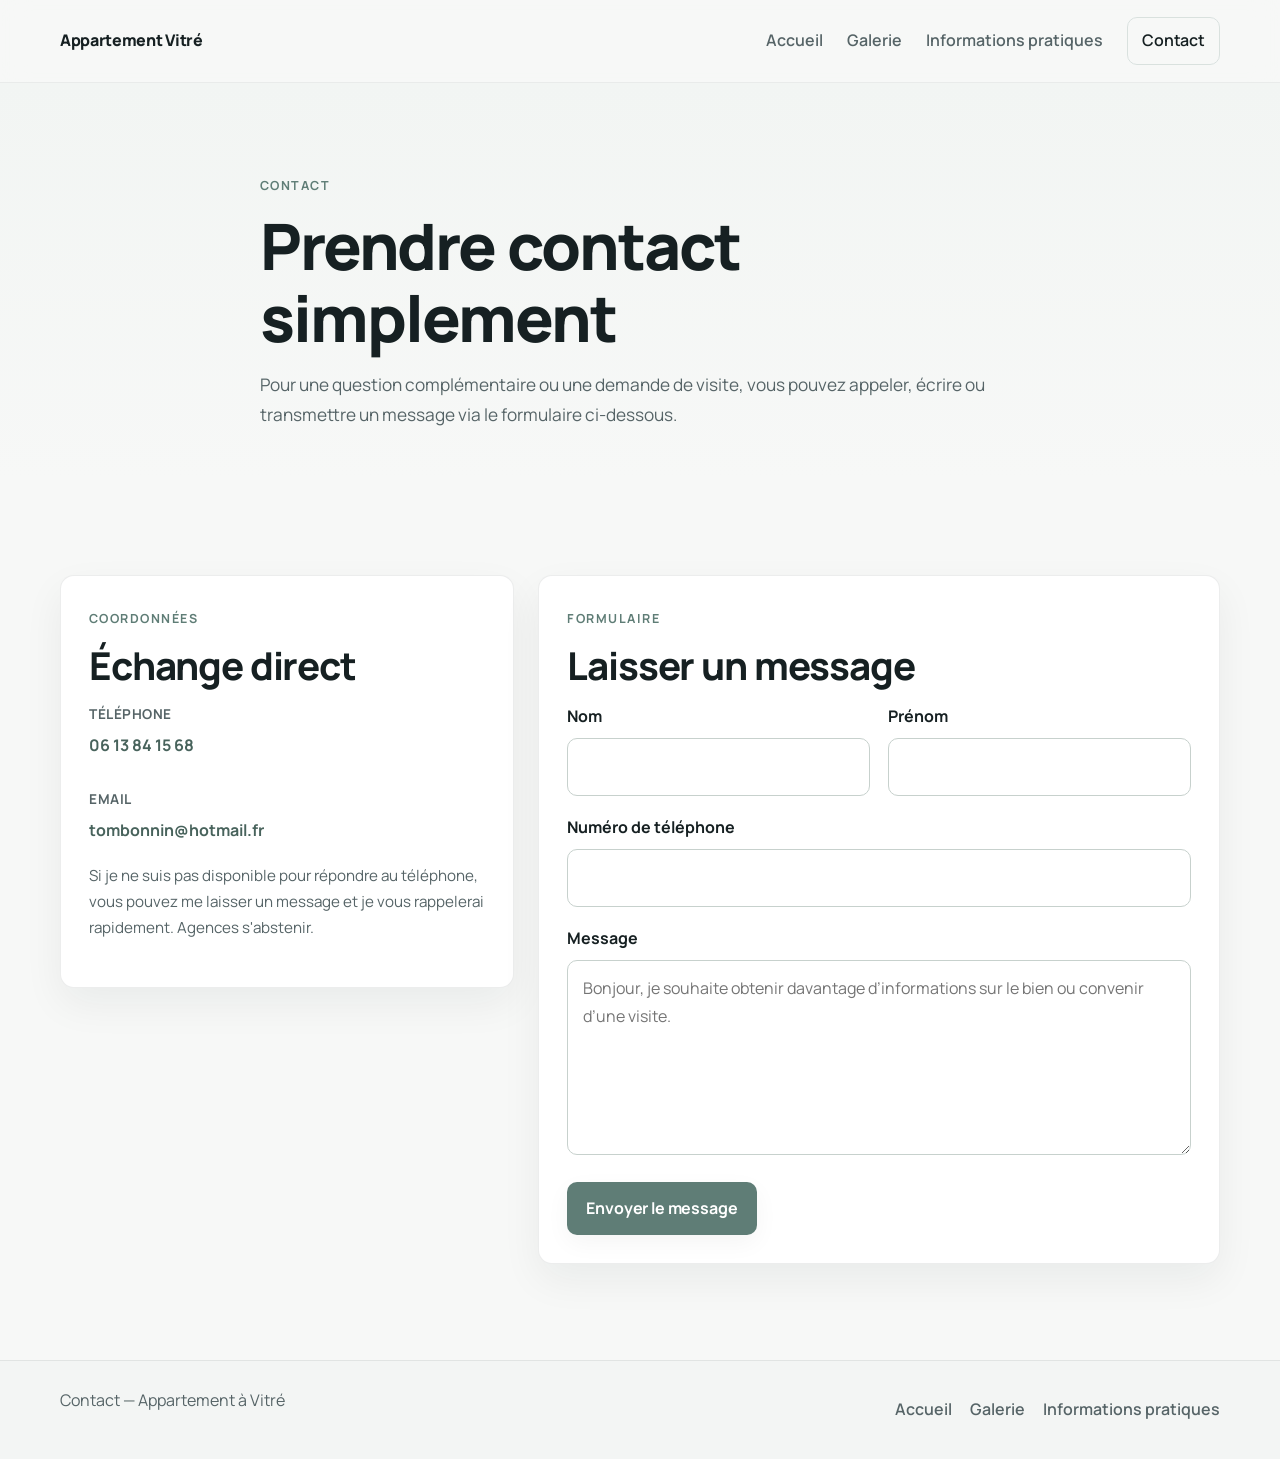
==== contact.html @ 2f98e010 "Add files via upload" ====
<!DOCTYPE html>
<html lang="fr">
<head>
  <meta charset="UTF-8" />
  <meta name="viewport" content="width=device-width, initial-scale=1.0" />
  <title>Contact | Appartement à Vitré</title>
  <meta name="description" content="Téléphone, email et formulaire simple pour contacter le vendeur et organiser une visite de l'appartement à Vitré." />
  <meta property="og:title" content="Contact | Appartement à Vitré" />
  <meta property="og:description" content="Un moyen simple pour poser une question ou demander une visite." />
  <meta property="og:type" content="website" />
  <meta property="og:image" content="assets/img/og-image.jpg" />
  <link rel="preconnect" href="https://fonts.googleapis.com" />
  <link rel="preconnect" href="https://fonts.gstatic.com" crossorigin />
  <link href="https://fonts.googleapis.com/css2?family=Manrope:wght@400;500;600;700;800&display=swap" rel="stylesheet" />
  <link rel="icon" href="assets/img/favicon.png" />
  <link rel="stylesheet" href="assets/css/style.css" />
</head>
<body data-page="contact">
  <header class="site-header">
    <div class="container header-inner">
      <a href="index.html" class="brand">Appartement Vitré</a>
      <button class="nav-toggle" aria-label="Ouvrir le menu">Menu</button>
      <nav class="site-nav" aria-label="Navigation principale">
        <a href="index.html">Accueil</a>
        <a href="galerie.html">Galerie</a>
        <a href="infos-pratiques.html">Informations pratiques</a>
        <a href="contact.html" class="active btn btn-sm btn-ghost">Contact</a>
      </nav>
    </div>
  </header>

  <main>
    <section class="page-hero page-hero-light">
      <div class="container page-hero-inner">
        <span class="eyebrow">Contact</span>
        <h1>Prendre contact simplement</h1>
        <p class="lead">
          Pour une question complémentaire ou une demande de visite, vous pouvez appeler, écrire ou transmettre un message via le formulaire ci-dessous.
        </p>
      </div>
    </section>

    <section class="section">
      <div class="container feature-grid feature-grid-contact">
        <article class="card">
          <span class="eyebrow">Coordonnées</span>
          <h2>Échange direct</h2>
          <div class="contact-block">
            <p class="label">Téléphone</p>
            <p><a data-phone-link href="tel:0613841568" class="contact-link">06 13 84 15 68</a></p>
          </div>
          <div class="contact-block">
            <p class="label">Email</p>
            <p><a data-email-link href="mailto:tombonnin@hotmail.fr" class="contact-link">tombonnin@hotmail.fr</a></p>
          </div>
          <p class="note">
            Si je ne suis pas disponible pour répondre au téléphone, vous pouvez me laisser un message et je vous rappelerai rapidement.
            Agences s'abstenir.
          </p>
        </article>

        <article class="card">
          <span class="eyebrow">Formulaire</span>
          <h2>Laisser un message</h2>
          <form id="contact-form" class="contact-form" action="https://formspree.io/f/myklegew" method="POST">
            <div class="form-grid">
              <div class="form-group">
                <label for="nom">Nom</label>
                <input type="text" id="nom" name="nom" required />
              </div>
              <div class="form-group">
                <label for="prenom">Prénom</label>
                <input type="text" id="prenom" name="prenom" required />
              </div>
            </div>
            <div class="form-group">
              <label for="telephone">Numéro de téléphone</label>
              <input type="tel" id="telephone" name="telephone" required />
            </div>
            <div class="form-group">
              <label for="message">Message</label>
              <textarea id="message" name="message" rows="6" required placeholder="Bonjour, je souhaite obtenir davantage d’informations sur le bien ou convenir d’une visite."></textarea>
            </div>
            <input type="hidden" name="_subject" value="Nouveau message - Appartement Vitré" />
            <input type="hidden" name="_language" value="fr" />
            <button type="submit" class="btn">Envoyer le message</button>
          </form>
        </article>
      </div>
    </section>
  </main>

  <footer class="site-footer">
    <div class="container footer-inner">
      <p>Contact — Appartement à Vitré</p>
      <div class="footer-links">
        <a href="index.html">Accueil</a>
        <a href="galerie.html">Galerie</a>
        <a href="infos-pratiques.html">Informations pratiques</a>
      </div>
    </div>
  </footer>

  <button id="backToTop" class="back-to-top" aria-label="Retour en haut">↑</button>

  <script src="assets/js/data.js"></script>
  <script src="assets/js/main.js"></script>
</body>
</html>
---- assets/css/style.css ----
:root {
  --bg: #f7f8f7;
  --bg-soft: #f1f4f2;
  --surface: #ffffff;
  --surface-muted: #fbfcfb;
  --text: #162022;
  --text-soft: #566467;
  --line: #d9e1de;
  --line-strong: #c7d1cd;
  --accent: #5f7d76;
  --accent-dark: #48635c;
  --accent-soft: #e6eeeb;
  --shadow: 0 16px 40px rgba(22, 32, 34, 0.06);
  --shadow-soft: 0 8px 24px rgba(22, 32, 34, 0.045);
  --radius: 14px;
  --radius-sm: 10px;
  --container: 1160px;
  --transition: 0.22s ease;
}

* { box-sizing: border-box; }
html { scroll-behavior: smooth; }
body {
  margin: 0;
  font-family: "Manrope", Arial, sans-serif;
  background: var(--bg);
  color: var(--text);
  line-height: 1.72;
  -webkit-font-smoothing: antialiased;
  text-rendering: optimizeLegibility;
}
img { display: block; max-width: 100%; }
a { color: inherit; text-decoration: none; }
button, input, textarea { font: inherit; }

.container {
  width: min(100% - 40px, var(--container));
  margin: 0 auto;
}

.section { padding: 96px 0; }
.section-tint { background: var(--bg-soft); }

.eyebrow {
  display: inline-block;
  margin-bottom: 14px;
  font-size: 0.78rem;
  font-weight: 700;
  letter-spacing: 0.12em;
  text-transform: uppercase;
  color: var(--accent);
}

h1, h2, h3 {
  margin: 0 0 16px;
  line-height: 1.12;
  letter-spacing: -0.03em;
}

h1 { font-size: clamp(2.45rem, 5vw, 4.65rem); font-weight: 800; }
h2 { font-size: clamp(1.9rem, 3vw, 2.8rem); font-weight: 760; }
h3 { font-size: 1.24rem; font-weight: 720; }

p {
  margin: 0 0 18px;
  color: var(--text-soft);
}

.lead {
  font-size: 1.08rem;
  max-width: 760px;
}

.note {
  font-size: 0.95rem;
  color: var(--text-soft);
}

.label {
  font-size: 0.85rem;
  font-weight: 700;
  letter-spacing: 0.04em;
  text-transform: uppercase;
  color: var(--text-soft);
  margin-bottom: 6px;
}

.site-header {
  position: sticky;
  top: 0;
  z-index: 100;
  background: rgba(247, 248, 247, 0.9);
  backdrop-filter: blur(14px);
  border-bottom: 1px solid rgba(22, 32, 34, 0.06);
}

.header-inner {
  display: flex;
  align-items: center;
  justify-content: space-between;
  gap: 20px;
  min-height: 82px;
}

.brand {
  font-weight: 800;
  letter-spacing: -0.02em;
}

.site-nav {
  display: flex;
  align-items: center;
  gap: 24px;
}

.site-nav a {
  color: var(--text-soft);
  font-weight: 600;
  transition: color var(--transition);
}

.site-nav a:hover,
.site-nav a.active {
  color: var(--text);
}

.nav-toggle {
  display: none;
  border: 1px solid var(--line);
  background: var(--surface);
  color: var(--text);
  padding: 10px 14px;
  border-radius: 10px;
  cursor: pointer;
}

.btn,
.text-link {
  display: inline-flex;
  align-items: center;
  justify-content: center;
  min-height: 48px;
  padding: 12px 18px;
  border-radius: 10px;
  font-weight: 700;
  letter-spacing: -0.01em;
  transition: transform var(--transition), background var(--transition), border-color var(--transition), box-shadow var(--transition), color var(--transition);
}

.btn {
  border: 1px solid transparent;
  background: var(--accent);
  color: #ffffff;
  box-shadow: var(--shadow-soft);
}

.btn:hover {
  background: var(--accent-dark);
  transform: translateY(-1px);
}

.btn-secondary,
.text-link {
  background: var(--surface);
  color: var(--text);
  border: 1px solid var(--line-strong);
  box-shadow: none;
}

.btn-secondary:hover,
.text-link:hover,
.btn-ghost:hover {
  background: var(--surface-muted);
  transform: translateY(-1px);
}

.btn-ghost {
  background: transparent;
  color: var(--text);
  border-color: var(--line);
  box-shadow: none;
}

.btn-sm { min-height: 40px; padding: 9px 14px; }

.hero {
  position: relative;
  min-height: 84vh;
  display: grid;
  align-items: end;
  overflow: hidden;
}

.hero-image {
  position: absolute;
  inset: 0;
  width: 100%;
  height: 100%;
  object-fit: cover;
}

.hero-overlay {
  position: absolute;
  inset: 0;
  background: linear-gradient(180deg, rgba(15, 20, 20, 0.18) 0%, rgba(15, 20, 20, 0.42) 48%, rgba(15, 20, 20, 0.72) 100%);
}

.hero-content {
  position: relative;
  z-index: 2;
  padding: 124px 0 76px;
  max-width: 760px;
}

.hero-content h1,
.hero-content p,
.hero-content .eyebrow {
  color: #ffffff;
}

.hero-text {
  max-width: 660px;
  font-size: 1.15rem;
  opacity: 0.96;
}

.hero-points {
  display: flex;
  flex-wrap: wrap;
  gap: 12px;
  margin: 28px 0 36px;
}

.hero-points span {
  padding: 10px 14px;
  border-radius: 999px;
  border: 1px solid rgba(255, 255, 255, 0.18);
  background: rgba(255, 255, 255, 0.09);
  color: #ffffff;
  font-size: 0.95rem;
  font-weight: 600;
}

.hero-actions,
.inline-actions,
.section-footer-actions {
  display: flex;
  flex-wrap: wrap;
  align-items: center;
  gap: 14px;
}

.section-footer-actions {
  margin-top: 28px;
}

.page-hero {
  padding: 88px 0 32px;
}

.page-hero-light {
  background: linear-gradient(180deg, #f2f5f3 0%, #f7f8f7 100%);
}

.page-hero-inner { max-width: 760px; }

.intro-grid,
.split-layout,
.feature-grid-contact,
.energy-grid {
  display: grid;
  gap: 32px;
  align-items: start;
}

.intro-grid,
.split-layout {
  grid-template-columns: 1.3fr 0.9fr;
}

.split-layout-wide {
  grid-template-columns: 1.15fr 0.85fr;
}

.split-layout-balanced {
  align-items: stretch;
}

.summary-panel,
.card,
.table-card,
.photo-card,
.map-card,
.energy-card {
  background: var(--surface);
  border: 1px solid rgba(22, 32, 34, 0.08);
  box-shadow: var(--shadow);
  border-radius: var(--radius);
}

.summary-panel,
.card,
.energy-card {
  padding: 28px;
}

.summary-panel.stacked .summary-row {
  align-items: start;
}

.summary-panel-balanced {
  height: 100%;
  display: flex;
  flex-direction: column;
  justify-content: center;
}

.summary-row {
  display: flex;
  justify-content: space-between;
  gap: 16px;
  padding: 14px 0;
  border-bottom: 1px solid var(--line);
}

.summary-row:last-child { border-bottom: 0; }
.summary-row span { color: var(--text-soft); }
.summary-row strong { color: var(--text); text-align: right; }
.summary-subline {
  display: inline-block;
  margin-top: 4px;
  font-weight: 600;
  color: var(--text-soft);
}

.section-heading {
  max-width: 780px;
  margin-bottom: 34px;
}

.section-heading.compact {
  margin-bottom: 28px;
}

.feature-grid {
  display: grid;
  gap: 24px;
}

.feature-grid-3 { grid-template-columns: repeat(3, 1fr); }
.feature-grid-2 { grid-template-columns: repeat(2, 1fr); }
.feature-grid-contact { grid-template-columns: 0.8fr 1.2fr; }

.photo-card,
.map-card,
.preview-card,
.gallery-card {
  overflow: hidden;
}

.photo-card img {
  width: 100%;
  height: 100%;
  min-height: 340px;
  object-fit: cover;
}

.preview-grid {
  display: grid;
  grid-template-columns: repeat(2, minmax(0, 1fr));
  gap: 22px;
  align-items: start;
}

.preview-card {
  display: flex;
  flex-direction: column;
  gap: 12px;
}

.preview-media {
  position: relative;
  border-radius: var(--radius-sm);
  overflow: hidden;
  background: var(--surface);
  box-shadow: var(--shadow-soft);
  aspect-ratio: 4 / 3;
}

.preview-media img,
.gallery-media img {
  width: 100%;
  height: 100%;
  object-fit: cover;
  object-position: center;
  transition: transform var(--transition);
}

.preview-card:hover img,
.gallery-card:hover img {
  transform: scale(1.03);
}

.preview-caption {
  font-size: 0.95rem;
  font-weight: 700;
  color: var(--text);
}

.gallery-layout {
  display: grid;
  grid-template-columns: repeat(3, minmax(0, 1fr));
  gap: 24px;
  align-items: start;
}

.gallery-card {
  display: flex;
  flex-direction: column;
  gap: 12px;
  cursor: pointer;
}

.gallery-classic .gallery-media {
  position: relative;
  border-radius: var(--radius-sm);
  overflow: hidden;
  background: var(--surface);
  box-shadow: var(--shadow-soft);
  aspect-ratio: 4 / 3;
}

.gallery-caption {
  font-size: 0.96rem;
  font-weight: 700;
  color: var(--text);
}

.table-card { overflow: hidden; }
.info-table {
  width: 100%;
  border-collapse: collapse;
}
.info-table th,
.info-table td {
  padding: 18px 20px;
  text-align: left;
  border-bottom: 1px solid var(--line);
  vertical-align: top;
}
.info-table th {
  width: 34%;
  color: var(--text);
  background: #f8faf9;
}

.detail-list {
  margin: 0;
  padding-left: 18px;
  color: var(--text-soft);
}
.detail-list li { margin-bottom: 10px; }

.energy-grid {
  grid-template-columns: repeat(2, 1fr);
}

.energy-score {
  display: inline-flex;
  align-items: center;
  justify-content: center;
  width: 52px;
  height: 52px;
  border-radius: 10px;
  background: var(--accent-soft);
  color: var(--accent-dark);
  font-size: 1.4rem;
  font-weight: 800;
  margin-bottom: 14px;
}

.energy-card p:last-child { margin-bottom: 0; }

.map-card iframe {
  display: block;
  width: 100%;
  min-height: 340px;
  border: 0;
}

.align-card {
  height: 100%;
}

.align-card iframe {
  min-height: 100%;
}

.secondary-map iframe {
  min-height: 320px;
}

.contact-block + .contact-block { margin-top: 28px; }
.contact-link {
  color: var(--accent-dark);
  font-weight: 700;
}
.contact-form { margin-top: 10px; }
.form-grid {
  display: grid;
  grid-template-columns: repeat(2, 1fr);
  gap: 18px;
}
.form-group { margin-bottom: 18px; }
label {
  display: block;
  margin-bottom: 8px;
  font-weight: 700;
}
input,
textarea {
  width: 100%;
  border: 1px solid var(--line-strong);
  border-radius: 10px;
  background: #ffffff;
  color: var(--text);
  padding: 14px 15px;
}
textarea { resize: vertical; }

.site-footer {
  padding: 26px 0;
  border-top: 1px solid rgba(22, 32, 34, 0.08);
  background: #f3f5f4;
}
.footer-inner {
  display: flex;
  justify-content: space-between;
  align-items: center;
  gap: 18px;
}
.footer-links {
  display: flex;
  flex-wrap: wrap;
  gap: 18px;
}
.footer-links a {
  color: var(--text-soft);
  font-weight: 600;
}

.back-to-top {
  position: fixed;
  right: 18px;
  bottom: 18px;
  width: 46px;
  height: 46px;
  border: 0;
  border-radius: 10px;
  background: var(--accent);
  color: #ffffff;
  cursor: pointer;
  box-shadow: var(--shadow-soft);
  opacity: 0;
  visibility: hidden;
  transition: opacity var(--transition), visibility var(--transition), transform var(--transition);
}
.back-to-top.show {
  opacity: 1;
  visibility: visible;
}

.lightbox {
  position: fixed;
  inset: 0;
  background: rgba(8, 12, 13, 0.92);
  display: none;
  align-items: center;
  justify-content: center;
  padding: 24px;
  z-index: 300;
}
.lightbox.open { display: flex; }
.lightbox img {
  max-width: min(92vw, 1180px);
  max-height: 80vh;
  width: auto;
  height: auto;
  object-fit: contain;
  border-radius: 12px;
  box-shadow: var(--shadow);
}

.lightbox-close,
.lightbox-prev,
.lightbox-next {
  position: absolute;
  width: 48px;
  height: 48px;
  border: 0;
  border-radius: 10px;
  background: rgba(255, 255, 255, 0.12);
  color: #ffffff;
  cursor: pointer;
  font-size: 1.55rem;
}
.lightbox-close { top: 18px; right: 18px; }
.lightbox-prev { left: 18px; }
.lightbox-next { right: 18px; }
.lightbox-caption {
  position: absolute;
  left: 50%;
  bottom: 18px;
  transform: translateX(-50%);
  color: #ffffff;
  text-align: center;
  width: min(90vw, 680px);
}

@media (max-width: 980px) {
  .intro-grid,
  .split-layout,
  .feature-grid-contact,
  .energy-grid {
    grid-template-columns: 1fr;
  }

  .feature-grid-3 { grid-template-columns: 1fr 1fr; }
  .feature-grid-2 { grid-template-columns: 1fr; }

  .preview-grid,
  .gallery-layout {
    grid-template-columns: repeat(2, minmax(0, 1fr));
  }

  .preview-card .preview-media,
  .gallery-card .gallery-media {
    aspect-ratio: 4 / 3;
  }
}

@media (max-width: 760px) {
  .section { padding: 72px 0; }

  .nav-toggle { display: inline-flex; }

  .site-nav {
    display: none;
    width: 100%;
    flex-direction: column;
    align-items: stretch;
    padding-bottom: 16px;
  }

  .site-nav.open { display: flex; }

  .feature-grid-3,
  .form-grid,
  .preview-grid,
  .gallery-layout {
    grid-template-columns: 1fr;
  }

  .hero {
    min-height: 76vh;
  }

  .hero-content {
    padding: 112px 0 56px;
  }

  .footer-inner {
    flex-direction: column;
    align-items: flex-start;
  }

  .info-table th,
  .info-table td {
    display: block;
    width: 100%;
  }

  .info-table th {
    border-bottom: 0;
    padding-bottom: 4px;
  }

  .info-table td {
    padding-top: 4px;
  }

  .lightbox-prev,
  .lightbox-next {
    bottom: 74px;
    top: auto;
  }
}


.extra-surface {
  font-style: italic;
  color: var(--text-soft);
  white-space: nowrap;
}
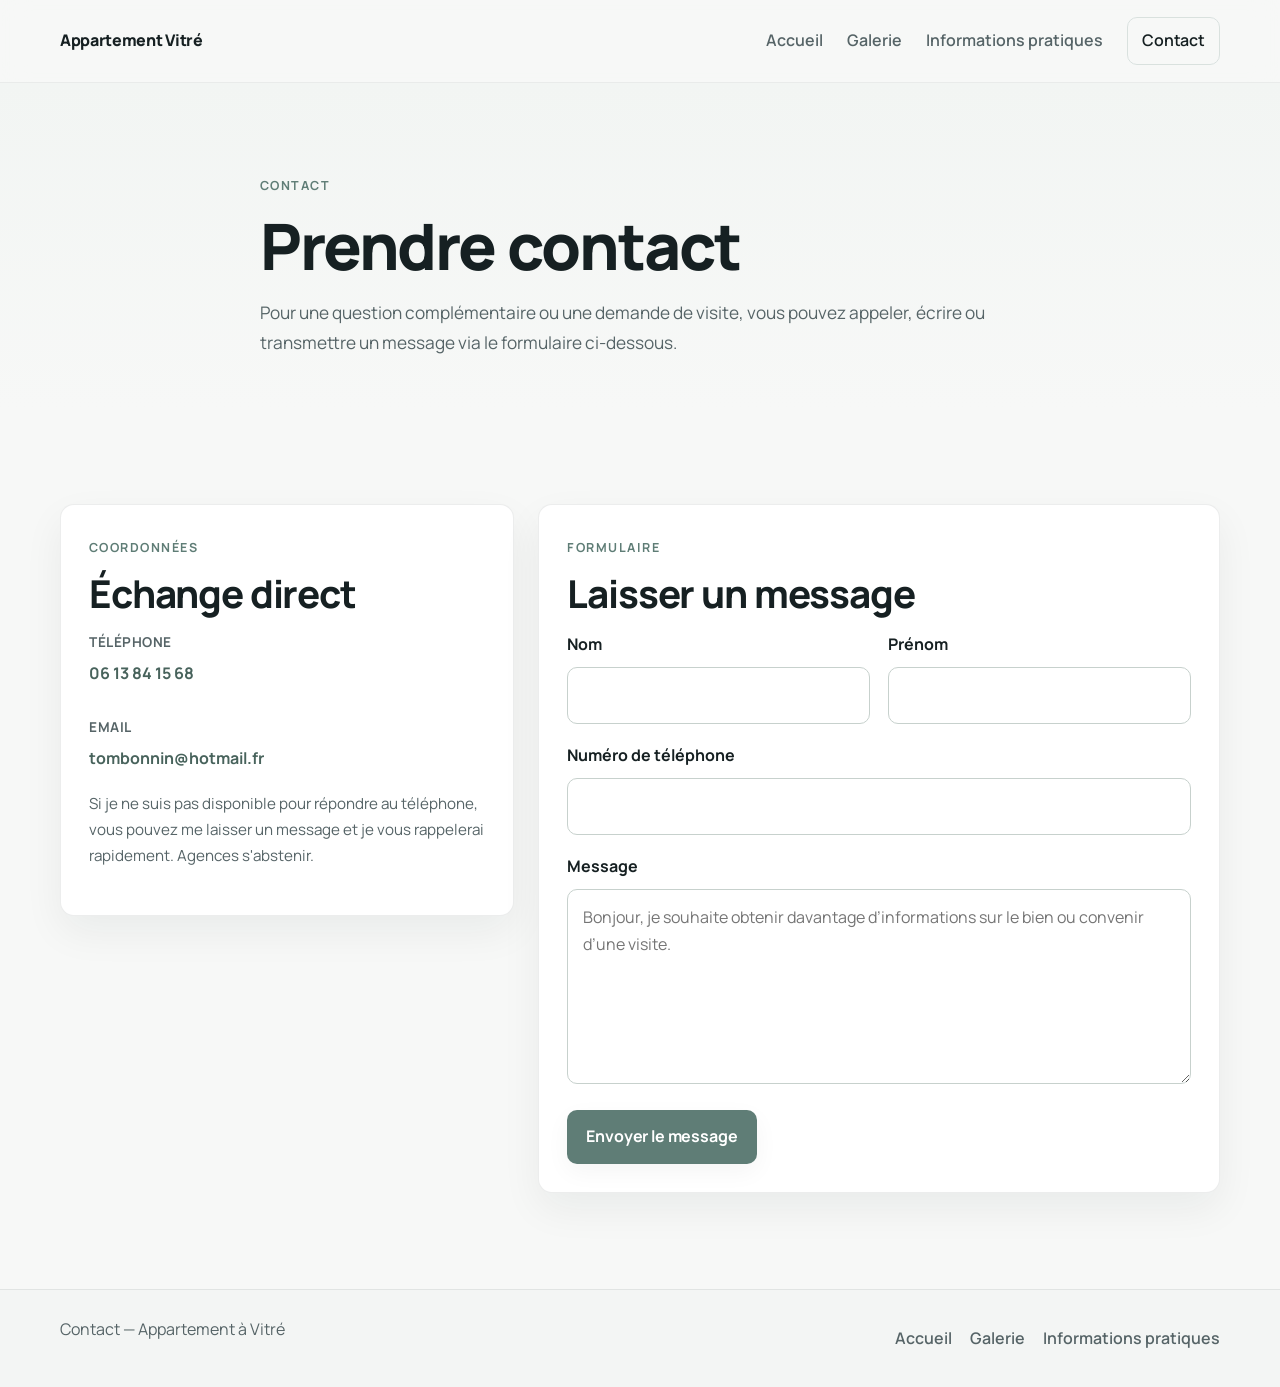
==== commit fa7ee5a2: "Add files via upload" ====
--- a/contact.html
+++ b/contact.html
@@ -33,7 +33,7 @@
     <section class="page-hero page-hero-light">
       <div class="container page-hero-inner">
         <span class="eyebrow">Contact</span>
-        <h1>Prendre contact simplement</h1>
+        <h1>Prendre contact</h1>
         <p class="lead">
           Pour une question complémentaire ou une demande de visite, vous pouvez appeler, écrire ou transmettre un message via le formulaire ci-dessous.
         </p>
